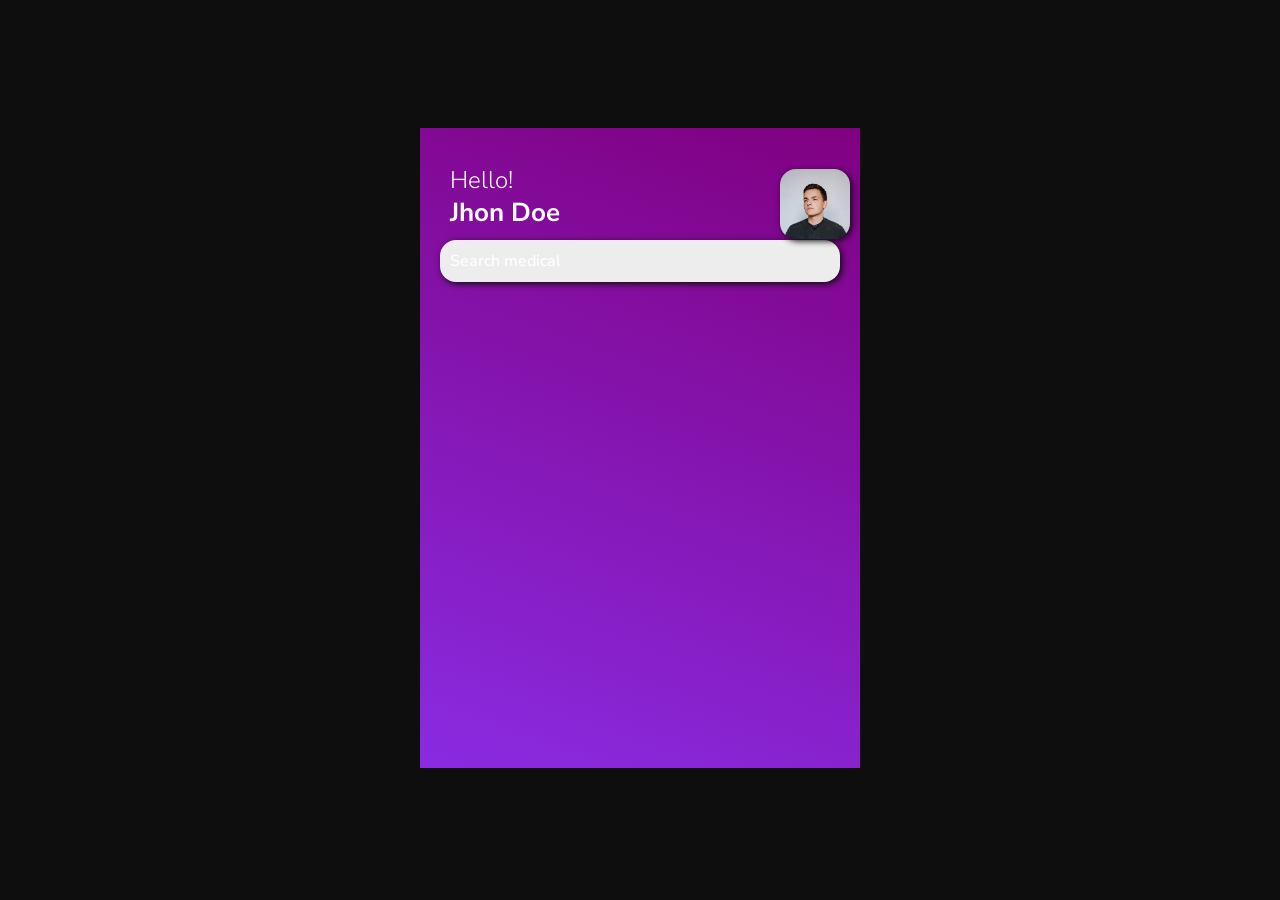
==== projects/todo-app/ui/homepage.html @ ca0fd291 "feat: add user-section" ====
<!doctype html>
<html lang="en">
  <head>
    <meta charset="UTF-8" />
    <meta name="viewport" content="width=device-width, initial-scale=1.0" />
    <title>Managely</title>
    <link rel="stylesheet" href="../css/styles.css" />
    <link rel="preconnect" href="https://fonts.googleapis.com" />
    <link rel="preconnect" href="https://fonts.gstatic.com" crossorigin />
    <link
      href="https://fonts.googleapis.com/css2?family=Nunito+Sans:ital,opsz,wght@0,6..12,200..1000;1,6..12,200..1000&display=swap"
      rel="stylesheet"
    />
  </head>
  <body>
    <main class="main-app">
      <section>
        <!-- user details section -->
        <div class="user-details">
          <div class="greeting">
            <h4 class="greeting-message">Hello!</h4>
            <p class="user-name">Jhon Doe</p>
          </div>
          <div class="user-image">
            <img
              class="user-dp"
              src="../images/user-picture.jpg"
              alt="user image"
            />
          </div>
        </div>
        <!-- search section -->
        <div class="search-section">
          <span></span>
          <div class="search-bar">Search medical</div>
          <span></span>
        </div>

        <!-- categories section -->
      </section>

      <!-- tasks list section -->
    </main>
  </body>
</html>
---- projects/todo-app/css/styles.css ----
:root {
  --custom-box-shadow: #0e0e0e 2px 2px 6px;
  --fancy-background: #0e0e0e;
  --custom-radius: 16px;
}
body {
  font-family: "Nunito Sans", sans-serif;
  font-family: "Nunito Sans", sans-serif;
  font-optical-sizing: auto;
  font-weight: 500;
  font-style: normal;
  font-variation-settings:
    "wdth" 100,
    "YTLC" 500;

  background-color: var(--fancy-background);
  padding: 0;
  margin: 0;
  box-sizing: border-box;
  display: flex;
  justify-content: center;
  align-items: center;
  padding-top: 10%;
}

.main-app {
  /* background-color: blueviolet; */
  /* direction, color-start, color-stop, color2-start, color2-stop */
  background: linear-gradient(20deg, blueviolet, purple);
  width: 400px;
  min-height: 600px;
  color: white;
  display: flex;
  flex-direction: column;
  padding: 20px;
}

.user-details {
  display: flex;
  justify-content: space-between;
  padding: 0 10px;
  align-items: center;
}

.user-image {
  width: 50px;
  height: 50px;
}
.user-dp {
  /* position: relative; */
  width: 70px;
  height: 70px;
  border-radius: var(--custom-radius);
  box-shadow: var(--custom-box-shadow);
}

.greeting {
  line-height: 6%;
}

.greeting-message {
  font-weight: 300;
  font-size: 24px;
}
.user-name {
  font-weight: bold;
  font-size: 26px;
}

/* search bar */

.search-section {
}

.search-bar {
  border-radius: var(--custom-radius);
  background-color: #ededed;
  padding: 10px;
  box-shadow: var(--custom-box-shadow);
}
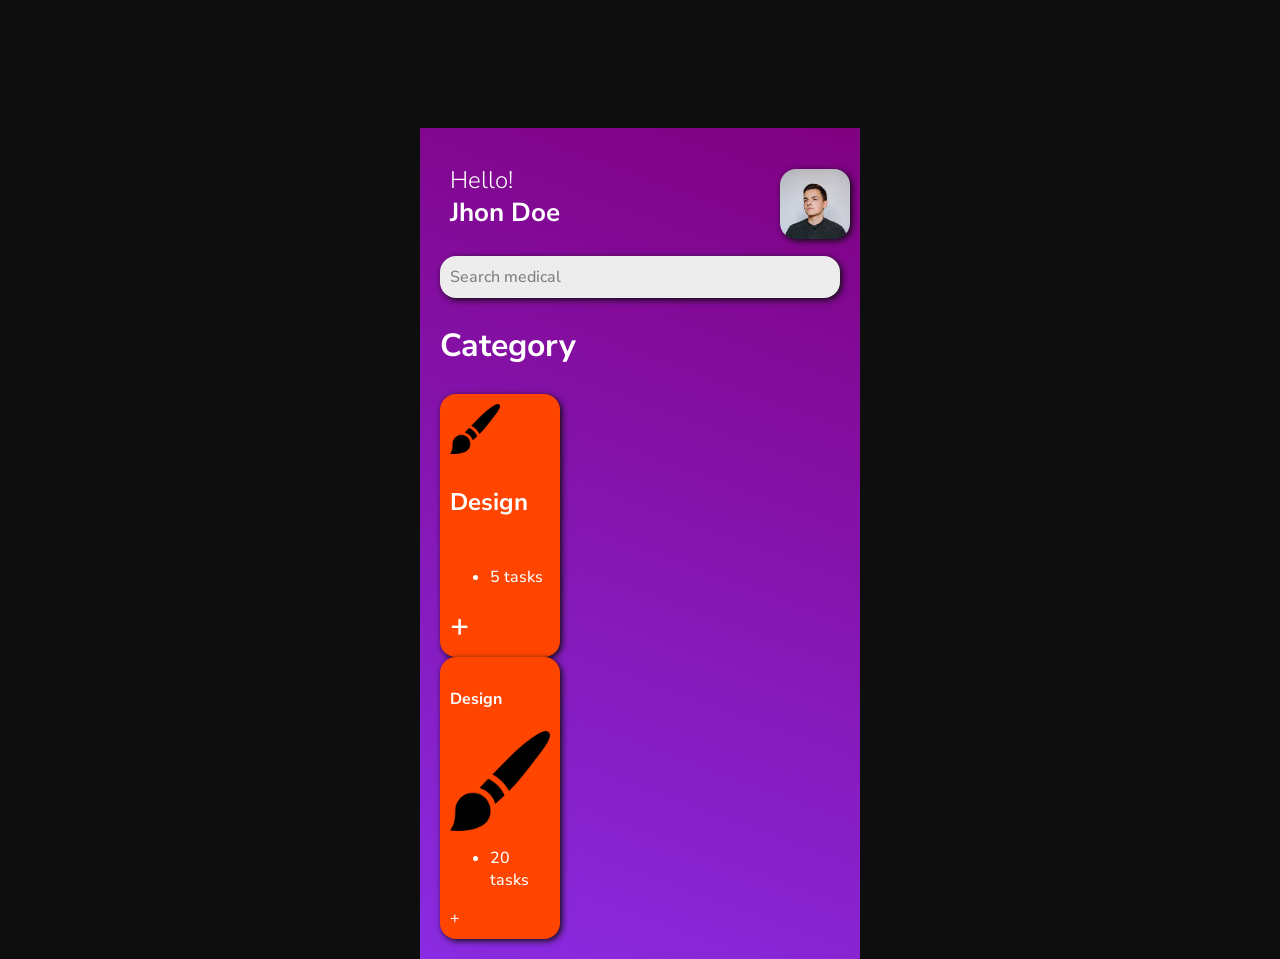
==== commit 2e1e6129: "DOM manipulation" ====
--- a/projects/todo-app/ui/homepage.html
+++ b/projects/todo-app/ui/homepage.html
@@ -32,14 +32,32 @@
         <!-- search section -->
         <div class="search-section">
           <span></span>
-          <div class="search-bar">Search medical</div>
-          <span></span>
+          <div class="search-bar" contenteditable="true">Search medical</div>
+          <span class=""></span>
         </div>
-
-        <!-- categories section -->
+      </section>
+      <!-- categories section -->
+      <section class="categories-section">
+        <h1 class="category-title">Category</h1>
+        <div class="categoryList">
+          <div class="category category-id">
+            <img
+              src="../images/brush.png"
+              alt="brush "
+              width="50px"
+              height="50px"
+            />
+            <h4 class="list-title">Design</h4>
+            <ul>
+              <li>5 tasks</li>
+            </ul>
+            <span class="add-category">+</span>
+          </div>
+        </div>
       </section>
 
       <!-- tasks list section -->
     </main>
+    <script type="module" src="../scripts/homepage.js"></script>
   </body>
 </html>
--- a/projects/todo-app/css/styles.css
+++ b/projects/todo-app/css/styles.css
@@ -2,6 +2,7 @@
   --custom-box-shadow: #0e0e0e 2px 2px 6px;
   --fancy-background: #0e0e0e;
   --custom-radius: 16px;
+  --custom-spacing-y: 16px;
 }
 body {
   font-family: "Nunito Sans", sans-serif;
@@ -70,6 +71,7 @@
 /* search bar */
 
 .search-section {
+  margin-top: var(--custom-spacing-y);
 }
 
 .search-bar {
@@ -77,4 +79,44 @@
   background-color: #ededed;
   padding: 10px;
   box-shadow: var(--custom-box-shadow);
+  color: gray;
 }
+
+/* category */
+
+.category-title {
+  color: white;
+  font-weight: 700;
+  font-size: 32px;
+}
+
+.category {
+  background-color: orangered;
+  color: white;
+  width: 100px;
+  padding: 10px;
+  border-radius: var(--custom-radius);
+  box-shadow: var(--custom-box-shadow);
+  cursor: pointer;
+}
+
+.add-category {
+  font-size: 32px;
+  font-weight: 600;
+  display: block;
+}
+.list-title {
+  font-size: 24px;
+}
+
+.category {
+  display: flex;
+  flex-direction: column;
+  line-height: normal;
+}
+
+.category-list {
+  display: flex;
+  gap: 10px;
+  flex-direction: row;
+}
